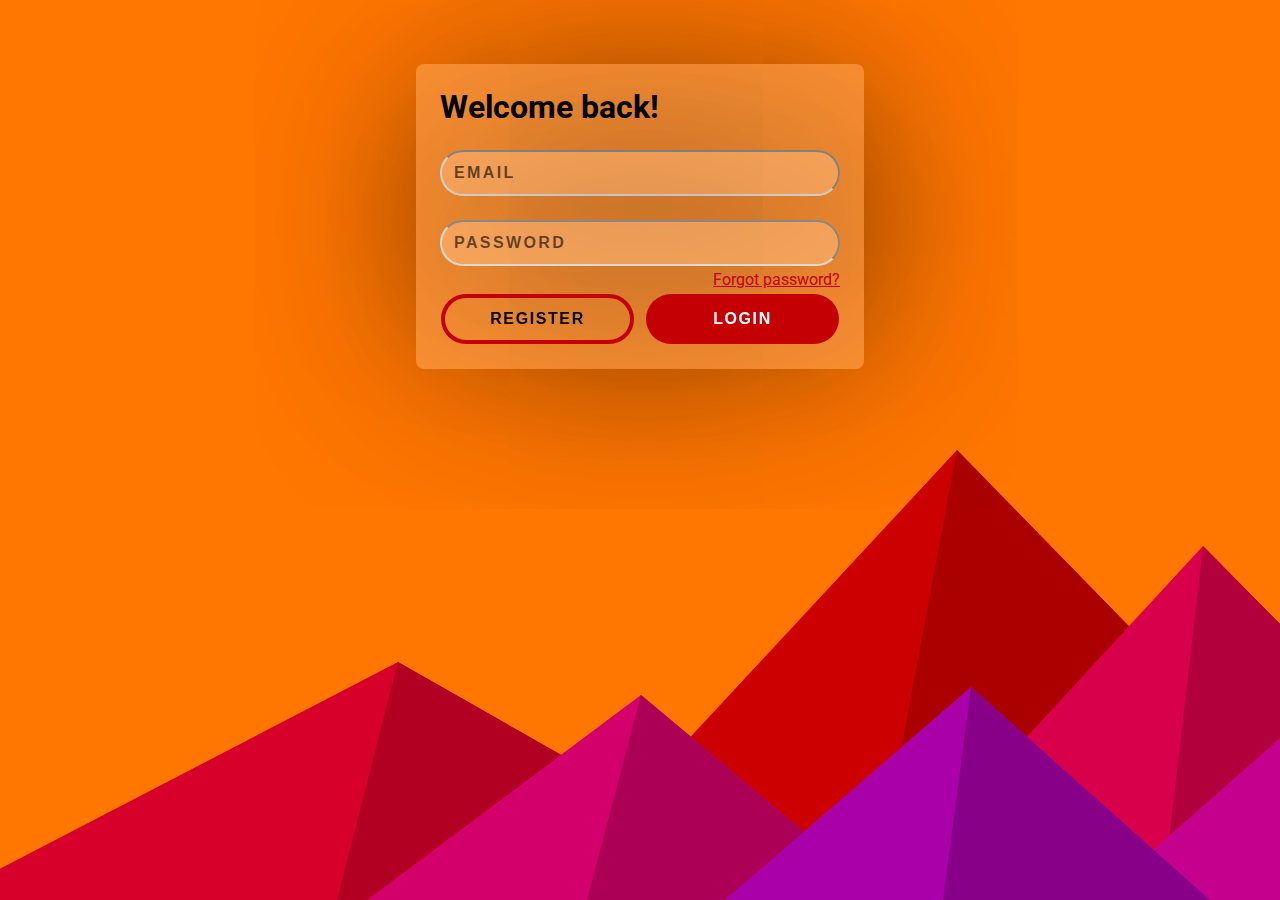
==== hw/index.html @ 2026e68b "[Update] Added v1 of homework" ====
<!DOCTYPE html>
<html lang="en">
<head>
    <meta charset="UTF-8">
    <meta name="viewport" content="width=device-width, initial-scale=1.0">
    <meta http-equiv="X-UA-Compatible" content="ie=edge">

    <link rel="stylesheet" href="style.css">

    <title>Login And Registration Form</title>
</head>
<body>
    <div class="card">
        <h1 class="card-title">Welcome back!</h1>
        <form action="#" method="post">
            <div class="input-wrapper">
                <input type="email" id="email" class="form-input" placeholder="Email">
            </div>
            <div class="input-wrapper">
                <input type="password" id="password" class="form-input" placeholder="Password">
            </div>
            <div class="links">
                <a href="#">Forgot password?</a>
            </div>
            <div class="card-actions">
                <button class="button secondary-button" type="button">Register</button>
                <button class="button primary-button" type="submit">Login</button>
            </div>
        </form>
    </div>
</body>
</html>
---- hw/style.css ----
@import url('https://fonts.googleapis.com/css?family=Roboto:400,700&display=swap');

body {
    background-color: hsl(28, 100%, 50%);
    background-image: url("background.svg");
    background-attachment: fixed;
    background-size: cover;
    color: black;
    font-family: "Roboto", "Helverica Neue", Arial, Helvetica, sans-serif;
}

.card {
    width: 100%;
    max-width: 400px;
    margin: 64px auto 0;
    background-color: hsl(28, 100%, 60%);
    padding: 24px;
    border-radius: 8px;
    box-shadow: 5px 7px 200px -40px rgba(0, 0, 0, 0.6);
    display: flex;
    flex-direction: column;
}

.card-title {
    margin: 0;
}

.card-actions {
    display: grid;
    grid-template-columns: 1fr 1fr;
    column-gap: 12px;
    padding: 1px;
}

.links {
    flex: 1;
    text-align: end;
    width: 100%;
    margin: 4px 0;
}

.links a {
    color: rgba(197, 0, 3);
}

.links a:hover {
    text-decoration: none;
}

.input-wrapper {
    display: flex;
}

.input-wrapper .form-input {
    display: block;
    flex: 1;

    width: 100%;
    margin-top: 24px;
    padding: 12px;

    font-weight: bold;
    font-size: 16px;

    background-color: rgba(255, 255, 255, 0.2);
    box-shadow: 5px 7px 200px 0px rgba(0, 0, 0, 0.6);

    border-radius: 1000px; /* This is a hack for the pill-like shape */
    border-width: 2px;
    border-color: rgb(135, 135, 135) rgb(135, 135, 135) rgb(217, 217, 217) rgb(217, 217, 217);
    border-style: solid;
}

.input-wrapper .form-input::placeholder {
    text-transform: uppercase;
    letter-spacing: 0.15em;
    font-weight: bold;
    color: rgba(0, 0, 0, 0.6);
}

.button {
    position: relative;

    padding: 12px 8px;
    text-align: center;
    width: 100%;

    font-size: 16px;
    text-transform: uppercase;
    letter-spacing: 0.1em;
    font-weight: bold;

    border-radius: 1000px; /* Again... hack */
    transform: perspective(1px) translateZ(0px); /* Needed for the aimation */
}

.primary-button {
    border: 0 solid black;

    background-color: rgb(197, 0, 3);
    color: white;
}

.primary-button::before {
    content: "";
    position: absolute;

    background-color: rgb(160, 4, 160);
    border-radius: 1000px; /* Again... hack */

    bottom: 0;
    left: 0;
    right: 0;
    top: 0;

    --closed-width: 100%;

    clip-path: polygon(var(--closed-width) 0, 100% 0,  100% 100%, var(--closed-width) 100%);

    z-index: -1;
    transition: 0.2s ease-in;
}

.primary-button:hover::before {
    --closed-width: 0%;
}

.secondary-button {
    border: 4px solid rgb(197, 0, 3);
    background-color: transparent;

    transition: color 0.2s ease-in;
}

.secondary-button:hover {
    color: white;
}

.secondary-button::before {
    content: "";
    position: absolute;

    background-color: rgb(197, 0, 3);
    border-radius: 1000px;

    bottom: 0;
    left: 0;
    right: 0;
    top: 0;

    --closed-height: 100%;

    clip-path: polygon(0 var(--closed-height), 100% var(--closed-height), 100% 100%, 0 100%);

    z-index: -1;
    transition: 0.2s ease-in;
}

.secondary-button:hover::before {
    --closed-height: 0%;
}
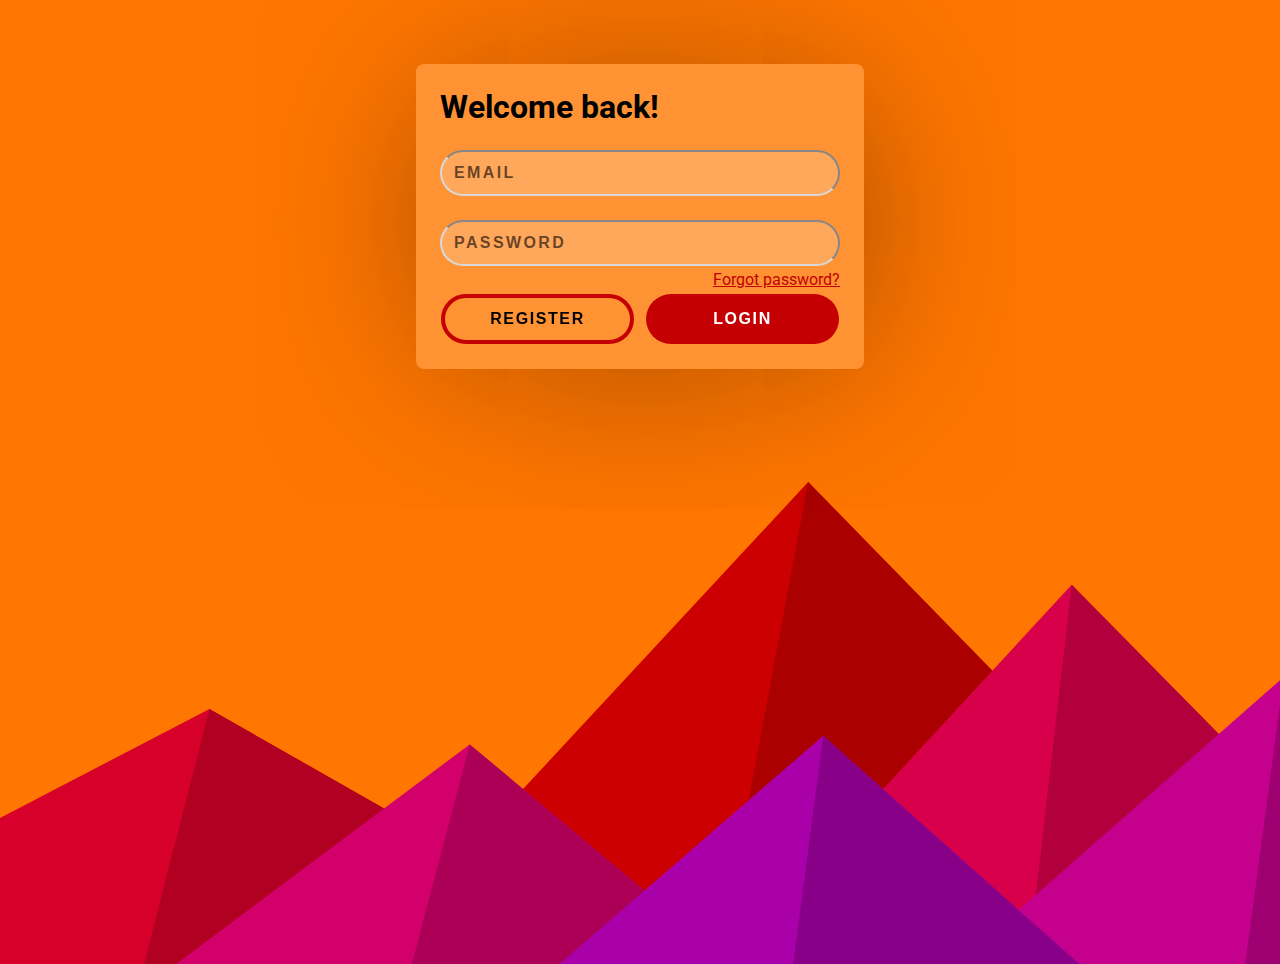
==== commit 57f59076: "[Fix] Responsive shit" ====
--- a/hw/index.html
+++ b/hw/index.html
@@ -2,7 +2,7 @@
 <html lang="en">
 <head>
     <meta charset="UTF-8">
-    <meta name="viewport" content="width=device-width, initial-scale=1.0">
+    <meta name="viewport" content="width=device-width">
     <meta http-equiv="X-UA-Compatible" content="ie=edge">
 
     <link rel="stylesheet" href="style.css">
--- a/hw/style.css
+++ b/hw/style.css
@@ -2,11 +2,14 @@
 
 body {
     background-color: hsl(28, 100%, 50%);
-    background-image: url("background.svg");
-    background-attachment: fixed;
-    background-size: cover;
+    background: url("background.svg") bottom / cover;
     color: black;
     font-family: "Roboto", "Helverica Neue", Arial, Helvetica, sans-serif;
+
+    margin: 0;
+    padding: 0;
+    width: 100vw;
+    height: 100vh;
 }
 
 .card {
@@ -63,7 +66,6 @@
     font-size: 16px;
 
     background-color: rgba(255, 255, 255, 0.2);
-    box-shadow: 5px 7px 200px 0px rgba(0, 0, 0, 0.6);
 
     border-radius: 1000px; /* This is a hack for the pill-like shape */
     border-width: 2px;
